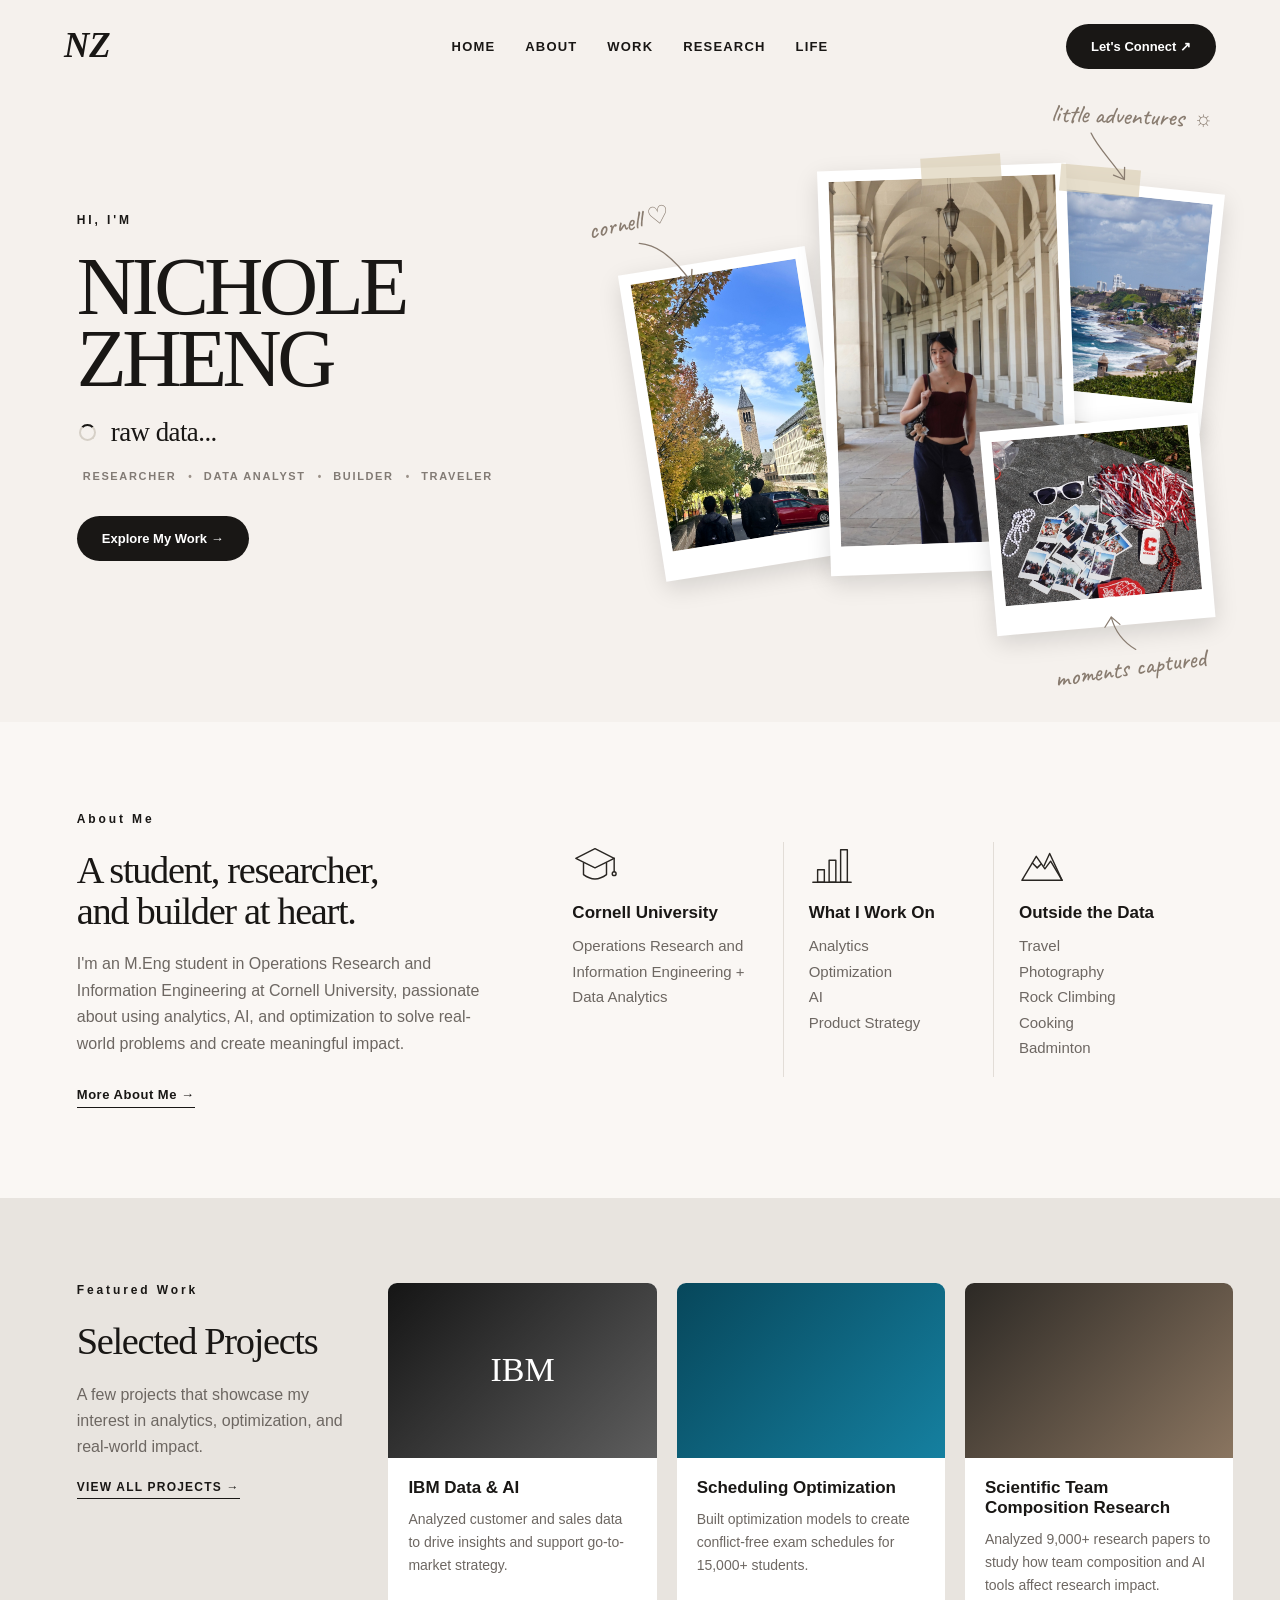
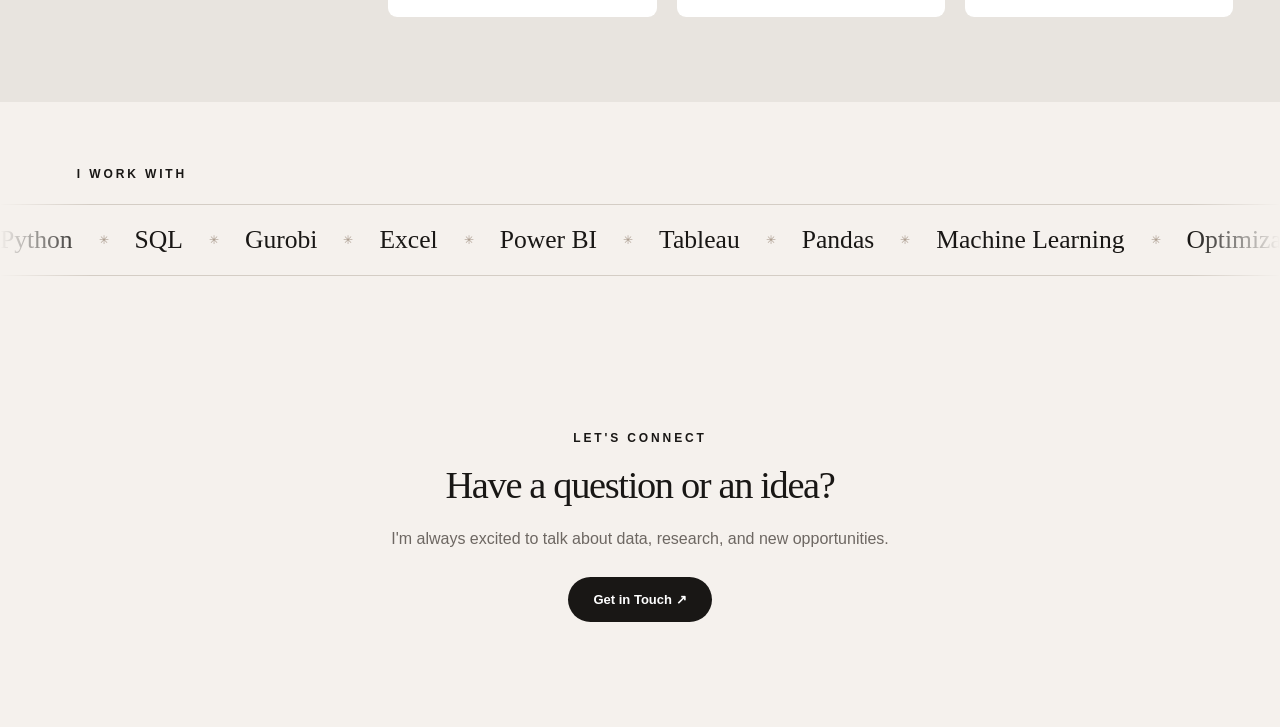
==== index.html @ ca868eda "Fix ABOUT link to remove hash prefix" ====
<!doctype html>
<html lang="en">
<head>
<meta charset="utf-8">
<meta name="viewport" content="width=device-width, initial-scale=1">
<title>Nichole Zheng — Portfolio</title>

<link href="https://fonts.googleapis.com/css2?family=Caveat:wght@400;500;600&display=swap" rel="stylesheet">

<style>
:root {
  --cream: #f5f1ed;
  --ink: #191715;
  --muted: #827b75;
  --panel: #e8e4df;
}

* { box-sizing: border-box; }
html { scroll-behavior: smooth; }

body {
  margin: 0;
  background: var(--cream);
  color: var(--ink);
  font-family: Arial, Helvetica, sans-serif;
}

a { color: inherit; text-decoration: none; }
img { display: block; width: 100%; height: 100%; object-fit: cover; }

/* NAVIGATION */

.nav {
  max-width: 1650px;
  margin: auto;
  min-height: 92px;
  padding: 18px 5%;
  display: grid;
  grid-template-columns: 1fr auto 1fr;
  align-items: center;
  gap: 20px;
}

.logo { font: italic bold 35px Georgia, serif; }

.nav nav {
  display: flex;
  gap: 30px;
  align-items: center;
}

.nav nav a {
  position: relative;
  font-size: 13px;
  font-weight: 700;
  letter-spacing: .09em;
  padding: 10px 0;
  transition: color .2s;
}

.nav nav a::after {
  content: "";
  position: absolute;
  left: 0;
  right: 0;
  bottom: 3px;
  height: 2px;
  background: var(--ink);
  transform: scaleX(0);
  transform-origin: left;
  transition: transform .25s;
}

.nav nav a:hover::after,
.nav nav a.active::after,
.nav nav a:focus-visible::after {
  transform: scaleX(1);
}

.nav nav a:hover { color: #8b6f60; }

.connect, .btn {
  display: inline-block;
  border-radius: 40px;
  background: var(--ink);
  color: white;
  padding: 15px 25px;
  font-weight: 700;
  font-size: 13px;
  transition: transform .2s, background .2s;
}

.connect { justify-self: end; }

.connect:hover, .btn:hover {
  transform: translateY(-3px);
  background: #443a33;
}

/* HERO */

.hero {
  max-width: 1650px;
  margin: auto;
  min-height: 630px;
  padding: 50px 6% 90px;
  display: grid;
  grid-template-columns: 46% 54%;
  align-items: center;
  gap: 10px;
}

.hero-copy { position: relative; z-index: 2; }

.kicker {
  font-size: 12px;
  letter-spacing: .24em;
  font-weight: 700;
  margin-bottom: 24px;
}

.hero h1 {
  font: normal clamp(65px, 6.4vw, 105px)/.87 Georgia, "Times New Roman", serif;
  letter-spacing: -.055em;
  margin: 0 0 17px;
}

/* ANIMATED HERO TAGLINE */

.hero-tagline {
  display: flex;
  align-items: center;
  gap: 12px;
  min-height: 43px;
  margin: 0 0 13px;
}

.tagline-text {
  font: normal clamp(22px, 2.1vw, 33px)/1.2 Georgia, "Times New Roman", serif;
  letter-spacing: -.02em;
  transition: opacity .3s, transform .3s;
}

.tagline-text.fade-out {
  opacity: 0;
  transform: translateY(7px);
}

.tagline-icon {
  width: 22px;
  flex: none;
  display: grid;
  place-items: center;
}

.loading-spinner {
  width: 17px;
  height: 17px;
  border: 2px solid #d6d0c7;
  border-top-color: var(--ink);
  border-radius: 50%;
  animation: spin .8s linear infinite;
}

.tagline-icon.done .loading-spinner {
  animation: none;
  border: none;
  width: 20px;
  height: 20px;
}

.tagline-icon.done .loading-spinner::after {
  content: "✓";
  font: normal 22px Arial;
  color: #54483f;
}

@keyframes spin { to { transform: rotate(360deg); } }

/* ROLE LABELS */

.hero-roles {
  display: flex;
  align-items: center;
  flex-wrap: wrap;
  gap: 8px 12px;
  padding-left: 6px;
  margin: 2px 0 30px;
  color: #827b75;
  font-size: 11px;
  font-weight: 600;
  letter-spacing: .15em;
  line-height: 1.7;
}

.hero-roles .dot {
  font-size: 10px;
  letter-spacing: 0;
  color: #9b9189;
}

/* POLAROID COLLAGE */

.collage {
  position: relative;
  width: 100%;
  height: 480px;
  isolation: isolate;
}

.polaroid {
  position: absolute;
  margin: 0;
  padding: 11px 11px 29px;
  background: white;
  box-shadow: 0 8px 25px #0002;
  transition: transform .3s, box-shadow .3s;
  cursor: pointer;
  border: 0;
  user-select: none;
  -webkit-tap-highlight-color: transparent;
}

.polaroid:hover,
.polaroid:focus-visible {
  z-index: 10;
  transform: rotate(0deg) translateY(-8px);
  box-shadow: 0 15px 35px #0003;
}

.polaroid:focus-visible {
  outline: 2px solid #8b6f60;
  outline-offset: 5px;
}

.p1 {
  left: 6%;
  top: 112px;
  width: 31%;
  height: 310px;
  transform: rotate(-9deg);
}

.p1 img { object-position: 52% 54%; }

.p2 {
  left: 36%;
  top: 20px;
  width: 41%;
  height: 405px;
  z-index: 3;
  transform: rotate(-2deg);
}

.p3 {
  right: 0;
  top: 36px;
  width: 35%;
  height: 240px;
  transform: rotate(6deg);
}

.p4 {
  right: 1%;
  bottom: 0;
  width: 36%;
  height: 205px;
  z-index: 4;
  transform: rotate(-5deg);
}

.tape {
  position: absolute;
  background: #dcd0b5aa;
  width: 80px;
  height: 27px;
  z-index: 7;
  pointer-events: none;
}

.t1 { left: 52%; top: 9px; transform: rotate(-4deg); }
.t2 { right: 12%; top: 20px; transform: rotate(5deg); }

/* CAMERA SHUTTER INTERACTIONS */

.photo-window {
  position: relative;
  width: 100%;
  height: 100%;
  overflow: hidden;
  background: #e8e4df;
}

.photo-window img {
  transition: transform .4s ease;
}

.photo-flash {
  position: absolute;
  inset: 0;
  background: white;
  opacity: 0;
  pointer-events: none;
  z-index: 3;
}

.polaroid.snapping .photo-flash {
  animation: cameraFlash .42s ease-out forwards;
}

.polaroid.snapping .photo-window img {
  animation: shutterScale .42s ease-out;
}

@keyframes cameraFlash {
  0% { opacity: 0; }
  12% { opacity: .65; }
  35% { opacity: 0; }
  100% { opacity: 0; }
}

@keyframes shutterScale {
  0% { transform: scale(1); }
  25% { transform: scale(.982); }
  65% { transform: scale(1.015); }
  100% { transform: scale(1); }
}

/* CAMERA VIEWFINDER */

.viewfinder {
  position: absolute;
  inset: 14px;
  z-index: 2;
  opacity: 0;
  pointer-events: none;
  transition: opacity .25s ease;
}

.polaroid:hover .viewfinder,
.polaroid:focus-visible .viewfinder {
  opacity: .8;
}

.focus-corner {
  position: absolute;
  width: 20px;
  height: 20px;
  border-color: rgba(255,255,255,.92);
  border-style: solid;
  border-width: 0;
  filter: drop-shadow(0 1px 1px #0004);
  transition: transform .25s ease;
}

.focus-tl {
  top: 0;
  left: 0;
  border-top-width: 1.5px;
  border-left-width: 1.5px;
  transform: translate(-5px,-5px);
}

.focus-tr {
  top: 0;
  right: 0;
  border-top-width: 1.5px;
  border-right-width: 1.5px;
  transform: translate(5px,-5px);
}

.focus-bl {
  bottom: 0;
  left: 0;
  border-bottom-width: 1.5px;
  border-left-width: 1.5px;
  transform: translate(-5px,5px);
}

.focus-br {
  bottom: 0;
  right: 0;
  border-bottom-width: 1.5px;
  border-right-width: 1.5px;
  transform: translate(5px,5px);
}

.polaroid:hover .focus-corner,
.polaroid:focus-visible .focus-corner {
  transform: translate(0,0);
}

.polaroid.snapping .focus-tl {
  transform: translate(5px,5px);
}
.polaroid.snapping .focus-tr {
  transform: translate(-5px,5px);
}
.polaroid.snapping .focus-bl {
  transform: translate(5px,-5px);
}
.polaroid.snapping .focus-br {
  transform: translate(-5px,-5px);
}

/* CUSTOM CAMERA CURSOR */

.camera-cursor {
  position: fixed;
  left: 0;
  top: 0;
  width: 34px;
  height: 34px;
  z-index: 9999;
  pointer-events: none;
  opacity: 0;
  transform: translate3d(-100px,-100px,0) scale(.75);
  transition: opacity .18s ease;
  will-change: transform;
}

.camera-cursor svg {
  width: 100%;
  height: 100%;
  overflow: visible;
  filter: drop-shadow(0 1px 1px #fff9);
  transition: transform .15s ease;
}

.camera-cursor.visible { opacity: 1; }

.camera-cursor.pressed svg {
  transform: scale(.82);
}

@media (hover: hover) and (pointer: fine) {
  .polaroid,
  .polaroid * {
    cursor: none;
  }
}

@media (hover: none), (pointer: coarse) {
  .camera-cursor { display: none; }
  .polaroid { cursor: pointer; }
}

/* HAND-DRAWN ANNOTATIONS */

.annotation {
  position: absolute;
  z-index: 12;
  pointer-events: none;
  color: #897c70;
  font-family: "Caveat", cursive;
  font-size: 25px;
  font-weight: 500;
  line-height: 1;
  white-space: nowrap;
}

.annotation span {
  display: block;
  opacity: 0;
  transform: translateY(6px) rotate(-3deg);
  transition: opacity .6s ease, transform .6s ease;
}

.annotation svg {
  display: block;
  width: 100%;
  height: auto;
  overflow: visible;
}

.annotation svg path {
  fill: none;
  stroke: currentColor;
  stroke-width: 1.5;
  stroke-linecap: round;
  stroke-linejoin: round;
  stroke-dasharray: 200;
  stroke-dashoffset: 200;
}

.collage.annotations-ready .annotation svg path {
  animation: drawArrow 1.2s ease forwards;
}

.collage.annotations-ready .annotation span {
  opacity: 1;
  transform: translateY(0) rotate(-3deg);
}

@keyframes drawArrow {
  to { stroke-dashoffset: 0; }
}

/* CORNELL ANNOTATION */

.annotation-cornell {
  left: -2%;
  top: 59px;
  width: 120px;
  transform: rotate(-9deg);
}

.annotation-cornell svg {
  width: 80px;
  margin: 6px 0 0 42px;
}

.annotation-cornell svg path {
  animation-delay: .3s !important;
}

.annotation-cornell span {
  transition-delay: 1.25s;
}

/* TRAVEL ANNOTATION */

.annotation-travel {
  right: 0;
  top: -43px;
  width: 165px;
  transform: rotate(5deg);
}

.annotation-travel svg {
  width: 65px;
  margin: 5px 0 0 34px;
}

.annotation-travel svg path {
  animation-delay: .65s !important;
}

.annotation-travel span {
  transition-delay: 1.6s;
}

.travel-sun {
  display: inline-block !important;
  opacity: 1 !important;
  transform: none !important;
  font-size: .85em;
  margin-left: 4px;
  vertical-align: 1px;
}

/* MEMORIES ANNOTATION */

.annotation-memories {
  right: 1%;
  bottom: -54px;
  width: 155px;
  transform: rotate(-5deg);
}

.annotation-memories svg {
  width: 60px;
  margin: 0 0 2px 45px;
}

.annotation-memories svg path {
  animation-delay: 1s !important;
}

.annotation-memories span {
  transition-delay: 1.95s;
}

/* TEMPORARY PHOTO INTERACTION HINT */

.photo-hint {
  position: absolute;
  left: 24%;
  bottom: -55px;
  z-index: 15;
  font-family: "Caveat", cursive;
  font-size: 22px;
  color: #a29689;
  pointer-events: none;
  opacity: 0;
  transform: translateY(7px);
  transition: opacity .5s ease, transform .5s ease;
  white-space: nowrap;
}

.photo-hint.show {
  opacity: 1;
  transform: translateY(0);
}

.photo-hint svg {
  position: absolute;
  left: 100%;
  bottom: 12px;
  width: 60px;
  height: 55px;
  overflow: visible;
}

.photo-hint path {
  fill: none;
  stroke: currentColor;
  stroke-width: 1.3;
  stroke-linecap: round;
  stroke-linejoin: round;
  stroke-dasharray: 150;
  stroke-dashoffset: 150;
}

.photo-hint.show path {
  animation: hintArrow .75s ease forwards;
}

@keyframes hintArrow {
  to { stroke-dashoffset: 0; }
}

/* ABOUT */

.about {
  padding: 90px max(6%, calc((100vw - 1450px)/2));
  background: #faf7f4;
  display: grid;
  grid-template-columns: 1.2fr 1.8fr;
  align-items: center;
  gap: 75px;
}

.about-lead h2,
.work-intro h2,
.contact h2 {
  font: normal clamp(35px, 3vw, 48px)/1.06 Georgia, serif;
  letter-spacing: -.035em;
  margin: 0 0 20px;
}

.about p,
.work p,
.contact p,
.facts p,
.card-body p {
  font-size: 16px;
  line-height: 1.65;
  color: #6d6762;
}

.more-about {
  display: inline-block;
  margin-top: 14px;
  font-size: 13px;
  font-weight: 700;
  letter-spacing: .04em;
  border-bottom: 1px solid currentColor;
  padding-bottom: 5px;
  transition: color .2s, transform .2s;
}

.more-about:hover {
  color: #8b6f60;
  transform: translateX(4px);
}

/* ABOUT FACTS */

.facts {
  display: grid;
  grid-template-columns: repeat(3, minmax(0, 1fr));
  align-items: center;
  gap: 0;
  width: 100%;
}

.fact {
  padding: 0 25px;
  border-left: 1px solid #e2ddd7;
  min-height: 235px;
  display: flex;
  flex-direction: column;
  justify-content: flex-start;
}

.fact:first-child {
  border-left: none;
  padding-left: 0;
}

.fact-icon {
  width: 46px;
  height: 46px;
  margin-bottom: 15px;
  color: #292622;
}

.fact-icon svg {
  width: 100%;
  height: 100%;
  stroke: currentColor;
  fill: none;
  stroke-width: 1.5;
  stroke-linecap: round;
  stroke-linejoin: round;
}

.facts h3 {
  font-size: 17px;
  margin: 0 0 10px;
}

.facts p {
  margin: 0;
  font-size: 15px;
  line-height: 1.7;
}

/* WORK */

.work {
  background: var(--panel);
  padding: 85px 6%;
  display: grid;
  grid-template-columns: 25% 75%;
  gap: 30px;
}

.work-intro a {
  font-size: 12px;
  font-weight: 700;
  letter-spacing: .1em;
  border-bottom: 1px solid;
  padding-bottom: 4px;
}

.cards {
  display: grid;
  grid-template-columns: repeat(3, 1fr);
  gap: 20px;
}

.card {
  background: white;
  border-radius: 9px;
  overflow: hidden;
  transition: transform .25s, box-shadow .25s;
}

.card:hover {
  transform: translateY(-7px);
  box-shadow: 0 12px 26px #0002;
}

.card-img {
  height: 175px;
  display: grid;
  place-items: center;
  color: white;
  font: normal 34px Georgia, serif;
}

.ibm { background: linear-gradient(135deg, #151515, #5e5e5e); }
.schedule { background: linear-gradient(135deg, #07475b, #1580a0); }
.research { background: linear-gradient(135deg, #2c2925, #8a7560); }

.card-body { padding: 20px; }

.card-body h3 {
  font-size: 17px;
  margin: 0 0 10px;
}

.card-body p { font-size: 14px; margin: 0; }

/* I WORK WITH */

.ticker {
  padding: 65px 0 70px;
}

.ticker > .kicker {
  padding: 0 6%;
  margin-bottom: 23px;
}

.ticker-window {
  overflow: hidden;
  border-top: 1px solid #d4cdc5;
  border-bottom: 1px solid #d4cdc5;
  padding: 20px 0;
  mask-image: linear-gradient(to right, transparent, #000 7%, #000 93%, transparent);
  -webkit-mask-image: linear-gradient(to right, transparent, #000 7%, #000 93%, transparent);
}

.ticker-track {
  display: flex;
  align-items: center;
  width: max-content;
  animation: skillsScroll 38s linear infinite;
  font: normal clamp(21px, 2vw, 29px) Georgia, serif;
}

.skill-set {
  display: flex;
  align-items: center;
  gap: 26px;
  padding-right: 26px;
  white-space: nowrap;
  flex-shrink: 0;
}

.skill-star {
  font: normal 12px Arial, sans-serif;
  color: #aa9b8d;
}

.ticker-window:hover .ticker-track {
  animation-play-state: paused;
}

@keyframes skillsScroll {
  to { transform: translateX(-50%); }
}

/* CONTACT */

.contact {
  text-align: center;
  padding: 85px 20px 105px;
}

.contact .kicker { margin-bottom: 20px; }
.contact p { margin: 0 0 25px; }

/* SCROLL ANIMATIONS */

.reveal {
  opacity: 0;
  transform: translateY(18px);
  transition: opacity .65s, transform .65s;
}

.reveal.visible {
  opacity: 1;
  transform: translateY(0);
}

/* RESPONSIVE */

@media (max-width: 1000px) {
  .nav nav { gap: 15px; }

  .hero {
    grid-template-columns: 1fr 1fr;
    padding: 45px 5% 70px;
  }

  .hero h1 {
    font-size: clamp(58px, 6.5vw, 80px);
  }

  .collage { height: 370px; }
  .p1 { height: 230px; }
  .p2 { height: 300px; }
  .p3 { height: 180px; }
  .p4 { height: 155px; }

  .annotation { font-size: 21px; }
  .annotation-cornell { left: -3%; top: 55px; }
  .annotation-travel { top: -31px; }
  .annotation-memories { bottom: -44px; }

  .about, .work {
    grid-template-columns: 1fr;
    gap: 35px;
  }

  .facts { align-items: start; }
}

@media (max-width: 680px) {
  .nav {
    grid-template-columns: auto 1fr;
    padding: 15px 5%;
    gap: 12px;
  }

  .logo { font-size: 28px; }

  .connect {
    grid-column: 2;
    grid-row: 1;
    padding: 12px 17px;
    font-size: 11px;
  }

  .nav nav {
    grid-column: 1 / -1;
    grid-row: 2;
    justify-content: center;
    flex-wrap: wrap;
    gap: 18px;
  }

  .nav nav a { font-size: 11px; }

  .hero {
    grid-template-columns: 1fr;
    padding: 65px 7% 75px;
    gap: 65px;
    min-height: 0;
  }

  .hero h1 {
    font-size: clamp(60px, 14vw, 88px);
    margin-bottom: 15px;
  }

  .tagline-text { font-size: 25px; }

  .hero-roles {
    padding-left: 3px;
    font-size: 10px;
    letter-spacing: .1em;
    gap: 6px 9px;
  }

  .collage { height: 370px; }
  .p1 { left: 3%; width: 31%; }
  .p2 { left: 33%; width: 43%; }
  .p3 { width: 35%; }
  .p4 { width: 38%; }

  .annotation { font-size: 18px; }
  .annotation-cornell { left: 0; top: 47px; width: 100px; }
  .annotation-cornell svg { width: 45px; margin-left: 35px; }
  .annotation-travel { right: 0; top: -33px; width: 120px; }
  .annotation-travel svg { width: 40px; margin-left: 30px; }
  .annotation-memories { right: 0; bottom: -43px; width: 120px; }
  .annotation-memories svg { width: 40px; margin-left: 35px; }

  .photo-hint {
    left: 10%;
    bottom: -50px;
    font-size: 18px;
  }

  .photo-hint svg {
    width: 42px;
    height: 40px;
  }

  .about { padding: 70px 7%; }

  .facts {
    grid-template-columns: 1fr;
    gap: 30px;
  }

  .fact, .fact:first-child {
    padding: 0 0 22px;
    border-left: none;
    border-bottom: 1px solid #e2ddd7;
    min-height: 0;
  }

  .fact:last-child { border-bottom: none; }

  .work { padding: 70px 7%; }
  .cards { grid-template-columns: 1fr; }
  .card-img { height: 160px; }

  .ticker { padding: 55px 0; }
  .skill-set { gap: 20px; padding-right: 20px; }
}

@media (prefers-reduced-motion: reduce) {
  *, *::before, *::after {
    animation-duration: .01ms !important;
    transition-duration: .01ms !important;
  }

  .reveal { opacity: 1; transform: none; }

  .ticker-window {
    mask-image: none;
    -webkit-mask-image: none;
    overflow-x: auto;
  }

  .annotation svg path { stroke-dashoffset: 0; }
  .annotation span { opacity: 1; transform: none; }
  .camera-cursor { display: none; }
}
</style>
</head>

<body>

<header class="nav">
  <a class="logo" href="#home">NZ</a>

  <nav aria-label="Main navigation">
    <a href="#home">HOME</a>
    <a href="about.html">ABOUT</a>
    <a href="#work">WORK</a>
    <a href="#research">RESEARCH</a>
    <a href="#life">LIFE</a>
  </nav>

  <a class="connect" href="mailto:Nicholezheng123@gmail.com">
    Let's Connect ↗
  </a>
</header>

<main>

<!-- HERO -->

<section class="hero" id="home">
  <div class="hero-copy reveal">
    <div class="kicker">HI, I'M</div>

    <h1>NICHOLE<br>ZHENG</h1>

    <div class="hero-tagline">
      <span class="tagline-icon" aria-hidden="true">
        <span class="loading-spinner"></span>
      </span>
      <span class="tagline-text" id="changing-text">
        raw data...
      </span>
    </div>

    <div class="hero-roles">
      <span>RESEARCHER</span>
      <span class="dot">•</span>
      <span>DATA ANALYST</span>
      <span class="dot">•</span>
      <span>BUILDER</span>
      <span class="dot">•</span>
      <span>TRAVELER</span>
    </div>

    <a class="btn" href="#work">
      Explore My Work →
    </a>
  </div>

  <!-- INTERACTIVE POLAROID COLLAGE -->

  <div class="collage" aria-label="Personal photo collage">
    <div class="tape t1"></div>
    <div class="tape t2"></div>

    <!-- CORNELL CAMPUS -->

    <figure class="polaroid p1"
            tabindex="0"
            role="button"
            aria-label="Take a photo of Cornell campus">
      <div class="photo-window">
        <img src="assets/IMG_7189.jpeg"
             alt="Cornell clock tower in autumn">
        <div class="viewfinder" aria-hidden="true">
          <span class="focus-corner focus-tl"></span>
          <span class="focus-corner focus-tr"></span>
          <span class="focus-corner focus-bl"></span>
          <span class="focus-corner focus-br"></span>
        </div>
        <div class="photo-flash"></div>
      </div>
    </figure>

    <!-- PORTRAIT -->

    <figure class="polaroid p2"
            tabindex="0"
            role="button"
            aria-label="Take a portrait photo">
      <div class="photo-window">
        <img src="assets/IMG_4700.jpeg"
             alt="Nichole under an arched walkway">
        <div class="viewfinder" aria-hidden="true">
          <span class="focus-corner focus-tl"></span>
          <span class="focus-corner focus-tr"></span>
          <span class="focus-corner focus-bl"></span>
          <span class="focus-corner focus-br"></span>
        </div>
        <div class="photo-flash"></div>
      </div>
    </figure>

    <!-- PUERTO RICO -->

    <figure class="polaroid p3"
            tabindex="0"
            role="button"
            aria-label="Take a travel photo">
      <div class="photo-window">
        <img src="assets/IMG_2892.jpeg"
             alt="Coastal travel view">
        <div class="viewfinder" aria-hidden="true">
          <span class="focus-corner focus-tl"></span>
          <span class="focus-corner focus-tr"></span>
          <span class="focus-corner focus-bl"></span>
          <span class="focus-corner focus-br"></span>
        </div>
        <div class="photo-flash"></div>
      </div>
    </figure>

    <!-- CORNELL MEMORIES -->

    <figure class="polaroid p4"
            tabindex="0"
            role="button"
            aria-label="Take a photo of Cornell memories">
      <div class="photo-window">
        <img src="assets/DSC07467.jpeg"
             alt="Cornell memories">
        <div class="viewfinder" aria-hidden="true">
          <span class="focus-corner focus-tl"></span>
          <span class="focus-corner focus-tr"></span>
          <span class="focus-corner focus-bl"></span>
          <span class="focus-corner focus-br"></span>
        </div>
        <div class="photo-flash"></div>
      </div>
    </figure>

    <!-- HANDWRITTEN ANNOTATION 1 -->

    <div class="annotation annotation-cornell"
         aria-hidden="true">
      <span>cornell ♡</span>
      <svg viewBox="0 0 90 75">
        <path d="M7 5 C 24 9, 40 22, 58 57"/>
        <path d="M47 49 L58 57 L61 43"/>
      </svg>
    </div>

    <!-- HANDWRITTEN ANNOTATION 2 -->

    <div class="annotation annotation-travel"
         aria-hidden="true">
      <span>little adventures <span class="travel-sun">☼</span></span>
      <svg viewBox="0 0 75 70">
        <path d="M9 3 C 18 19, 35 32, 52 53"/>
        <path d="M39 49 L52 53 L51 39"/>
      </svg>
    </div>

    <!-- HANDWRITTEN ANNOTATION 3 -->

    <div class="annotation annotation-memories"
         aria-hidden="true">
      <svg viewBox="0 0 75 55">
        <path d="M48 50 C 34 40, 24 25, 21 7"/>
        <path d="M12 19 L21 7 L31 17"/>
      </svg>
      <span>moments captured</span>
    </div>

    <!-- TEMPORARY INTERACTION HINT -->

    <div class="photo-hint" aria-hidden="true">
      click to capture ↗
      <svg viewBox="0 0 65 55">
        <path d="M3 48 C 20 42, 34 28, 49 8"/>
        <path d="M36 11 L49 8 L47 23"/>
      </svg>
    </div>

  </div>
</section>

<!-- ABOUT -->

<section class="about" id="about">
  <div class="about-lead reveal">
    <div class="kicker">About Me</div>

    <h2>A student, researcher,<br>
    and builder at heart.</h2>

    <p>
      I'm an M.Eng student in Operations Research and
      Information Engineering at Cornell University,
      passionate about using analytics, AI, and
      optimization to solve real-world problems
      and create meaningful impact.
    </p>

    <a class="more-about" href="#about">
      More About Me →
    </a>
  </div>

  <div class="facts reveal">

    <div class="fact">
      <div class="fact-icon" aria-hidden="true">
        <svg viewBox="0 0 48 48">
          <path d="M4 17L24 7l20 10-20 10L4 17Z"/>
          <path d="M12 22v12c8 6 16 6 24 0V22"/>
          <path d="M44 17v14"/>
          <circle cx="44" cy="33" r="2"/>
        </svg>
      </div>

      <h3>Cornell University</h3>
      <p>
        Operations Research and<br>
        Information Engineering +<br>
        Data Analytics
      </p>
    </div>

    <div class="fact">
      <div class="fact-icon" aria-hidden="true">
        <svg viewBox="0 0 48 48">
          <path d="M4 42h40"/>
          <rect x="9" y="29" width="7" height="13"/>
          <rect x="21" y="19" width="7" height="23"/>
          <rect x="33" y="8" width="7" height="34"/>
        </svg>
      </div>

      <h3>What I Work On</h3>
      <p>
        Analytics<br>
        Optimization<br>
        AI<br>
        Product Strategy
      </p>
    </div>

    <div class="fact" id="life">
      <div class="fact-icon" aria-hidden="true">
        <svg viewBox="0 0 48 48">
          <path d="M3 40L18 15l9 13 6-8 12 20H3Z"/>
          <path d="M26 25l6-13 13 28"/>
          <path d="M14 22l5 5 4-4"/>
        </svg>
      </div>

      <h3>Outside the Data</h3>
      <p>
        Travel<br>
        Photography<br>
        Rock Climbing<br>
        Cooking<br>
        Badminton
      </p>
    </div>

  </div>
</section>

<!-- FEATURED WORK -->

<section class="work" id="work">
  <div class="work-intro reveal">
    <div class="kicker">Featured Work</div>
    <h2>Selected Projects</h2>

    <p>
      A few projects that showcase my interest in
      analytics, optimization, and real-world impact.
    </p>

    <a href="#projects">VIEW ALL PROJECTS →</a>
  </div>

  <div class="cards" id="projects">

    <article class="card reveal">
      <div class="card-img ibm">IBM</div>
      <div class="card-body">
        <h3>IBM Data &amp; AI</h3>
        <p>
          Analyzed customer and sales data to drive
          insights and support go-to-market strategy.
        </p>
      </div>
    </article>

    <article class="card reveal">
      <div class="card-img schedule"></div>
      <div class="card-body">
        <h3>Scheduling Optimization</h3>
        <p>
          Built optimization models to create
          conflict-free exam schedules for 15,000+ students.
        </p>
      </div>
    </article>

    <article class="card reveal" id="research">
      <div class="card-img research"></div>
      <div class="card-body">
        <h3>Scientific Team Composition Research</h3>
        <p>
          Analyzed 9,000+ research papers to study how team
          composition and AI tools affect research impact.
        </p>
      </div>
    </article>

  </div>
</section>

<!-- I WORK WITH -->

<section class="ticker" id="skills">
  <div class="kicker">I WORK WITH</div>

  <div class="ticker-window"
       aria-label="Python, SQL, Gurobi, Excel, Power BI, Tableau, Pandas, Machine Learning, Optimization">

    <div class="ticker-track">

      <div class="skill-set">
        <span>Python</span><span class="skill-star">✳</span>
        <span>SQL</span><span class="skill-star">✳</span>
        <span>Gurobi</span><span class="skill-star">✳</span>
        <span>Excel</span><span class="skill-star">✳</span>
        <span>Power BI</span><span class="skill-star">✳</span>
        <span>Tableau</span><span class="skill-star">✳</span>
        <span>Pandas</span><span class="skill-star">✳</span>
        <span>Machine Learning</span><span class="skill-star">✳</span>
        <span>Optimization</span><span class="skill-star">✳</span>
      </div>

      <div class="skill-set" aria-hidden="true">
        <span>Python</span><span class="skill-star">✳</span>
        <span>SQL</span><span class="skill-star">✳</span>
        <span>Gurobi</span><span class="skill-star">✳</span>
        <span>Excel</span><span class="skill-star">✳</span>
        <span>Power BI</span><span class="skill-star">✳</span>
        <span>Tableau</span><span class="skill-star">✳</span>
        <span>Pandas</span><span class="skill-star">✳</span>
        <span>Machine Learning</span><span class="skill-star">✳</span>
        <span>Optimization</span><span class="skill-star">✳</span>
      </div>

    </div>
  </div>
</section>

<!-- CONTACT -->

<section class="contact" id="contact">
  <div class="kicker">LET'S CONNECT</div>

  <h2>Have a question or an idea?</h2>

  <p>
    I'm always excited to talk about data,
    research, and new opportunities.
  </p>

  <a class="btn" href="mailto:Nicholezheng123@gmail.com">
    Get in Touch ↗
  </a>
</section>

</main>

<!-- CUSTOM CAMERA CURSOR -->

<div class="camera-cursor" aria-hidden="true">
  <svg viewBox="0 0 36 36" fill="none">
    <path d="M7 12h5l2.5-3h7l2.5 3h5
             a2 2 0 0 1 2 2v13
             a2 2 0 0 1-2 2H7
             a2 2 0 0 1-2-2V14
             a2 2 0 0 1 2-2Z"
          fill="#f5f1ed"
          stroke="#191715"
          stroke-width="1.5"
          stroke-linejoin="round"/>
    <circle cx="18" cy="20" r="5"
            stroke="#191715"
            stroke-width="1.5"/>
    <circle cx="27" cy="16" r="1"
            fill="#191715"/>
  </svg>
</div>

<script>
document.addEventListener("DOMContentLoaded", () => {

  /* EXISTING HERO LOADING ANIMATION */

  const text = document.getElementById("changing-text");
  const icon = document.querySelector(".tagline-icon");

  const phrases = [
    "raw data...",
    "finding patterns...",
    "clear decisions."
  ];

  let index = 0;

  const reduced = window.matchMedia(
    "(prefers-reduced-motion: reduce)"
  ).matches;

  if (reduced) {
    text.textContent = "clear decisions.";
    icon.classList.add("done");
  } else {
    setInterval(() => {
      text.classList.add("fade-out");

      setTimeout(() => {
        index = (index + 1) % phrases.length;
        text.textContent = phrases[index];
        icon.classList.toggle("done", index === 2);
        text.classList.remove("fade-out");
      }, 300);
    }, 2200);
  }

  /* EXISTING SCROLL REVEAL ANIMATIONS */

  const reveal = document.querySelectorAll(".reveal");

  if ("IntersectionObserver" in window) {
    const observer = new IntersectionObserver(entries => {
      entries.forEach(entry => {
        if (entry.isIntersecting) {
          entry.target.classList.add("visible");
          observer.unobserve(entry.target);
        }
      });
    }, { threshold: .08 });

    reveal.forEach(el => observer.observe(el));
  } else {
    reveal.forEach(el => el.classList.add("visible"));
  }

  /* EXISTING NAVIGATION INTERACTIONS */

  const links = document.querySelectorAll(".nav nav a");

  links.forEach(a => {
    a.addEventListener("click", () => {
      links.forEach(l => l.classList.remove("active"));
      a.classList.add("active");
    });
  });

  /* HAND-DRAWN ARROW ANIMATIONS */

  const collage = document.querySelector(".collage");
  const photoHint = document.querySelector(".photo-hint");

  let hintDismissed = false;
  let hintShowTimer = null;
  let hintHideTimer = null;

  function dismissHint() {
    hintDismissed = true;
    clearTimeout(hintShowTimer);
    clearTimeout(hintHideTimer);
    photoHint.classList.remove("show");
  }

  function startCollageAnimations() {
    if (collage.classList.contains("annotations-ready")) return;

    collage.classList.add("annotations-ready");

    if (!reduced && !hintDismissed) {
      // Wait until the annotation entrance sequence finishes.
      hintShowTimer = setTimeout(() => {
        if (hintDismissed) return;

        photoHint.classList.add("show");

        hintHideTimer = setTimeout(() => {
          photoHint.classList.remove("show");
        }, 3500);

      }, 2700);
    }
  }

  if (collage) {
    if (reduced) {
      startCollageAnimations();
    } else if ("IntersectionObserver" in window) {
      const annotationObserver = new IntersectionObserver(
        entries => {
          entries.forEach(entry => {
            if (entry.isIntersecting) {
              startCollageAnimations();
              annotationObserver.unobserve(collage);
            }
          });
        },
        { threshold: .35 }
      );

      annotationObserver.observe(collage);
    } else {
      startCollageAnimations();
    }
  }

  /* CUSTOM CAMERA CURSOR */

  const cameraCursor = document.querySelector(".camera-cursor");
  const polaroids = document.querySelectorAll(".polaroid");

  const finePointer = window.matchMedia(
    "(hover: hover) and (pointer: fine)"
  ).matches;

  let cursorX = -100;
  let cursorY = -100;
  let renderedX = -100;
  let renderedY = -100;
  let cursorActive = false;
  let cursorFrame = null;

  function animateCursor() {
    if (!cursorActive) {
      cursorFrame = null;
      return;
    }

    renderedX += (cursorX - renderedX) * .35;
    renderedY += (cursorY - renderedY) * .35;

    cameraCursor.style.transform =
      `translate3d(${renderedX - 17}px, ${renderedY - 17}px, 0)`;

    cursorFrame = requestAnimationFrame(animateCursor);
  }

  function showCameraCursor(event) {
    if (!finePointer || reduced) return;

    cursorX = event.clientX;
    cursorY = event.clientY;
    renderedX = cursorX;
    renderedY = cursorY;

    cameraCursor.style.transform =
      `translate3d(${cursorX - 17}px, ${cursorY - 17}px, 0)`;

    cursorActive = true;
    cameraCursor.classList.add("visible");

    if (cursorFrame === null) {
      cursorFrame = requestAnimationFrame(animateCursor);
    }
  }

  function hideCameraCursor() {
    cursorActive = false;
    cameraCursor.classList.remove("visible");
    cameraCursor.classList.remove("pressed");
  }

  /* POLAROID SHUTTER EFFECT */

  function takePhoto(polaroid) {
    if (polaroid.classList.contains("snapping")) return;

    dismissHint();

    polaroid.classList.add("snapping");
    cameraCursor.classList.add("pressed");

    setTimeout(() => {
      polaroid.classList.remove("snapping");
      cameraCursor.classList.remove("pressed");
    }, reduced ? 0 : 430);
  }

  polaroids.forEach(polaroid => {

    polaroid.addEventListener("pointerenter", event => {
      if (event.pointerType === "mouse") {
        showCameraCursor(event);
      }
    });

    polaroid.addEventListener("pointermove", event => {
      if (event.pointerType !== "mouse" || !finePointer) return;

      cursorX = event.clientX;
      cursorY = event.clientY;
    });

    polaroid.addEventListener("pointerleave", hideCameraCursor);

    polaroid.addEventListener("pointerdown", () => {
      if (!reduced) {
        cameraCursor.classList.add("pressed");
      }
    });

    polaroid.addEventListener("pointerup", () => {
      cameraCursor.classList.remove("pressed");
    });

    polaroid.addEventListener("click", () => {
      takePhoto(polaroid);
    });

    polaroid.addEventListener("keydown", event => {
      if (event.key === "Enter" || event.key === " ") {
        event.preventDefault();
        takePhoto(polaroid);
      }
    });

    polaroid.addEventListener("blur", hideCameraCursor);
  });

  window.addEventListener("blur", hideCameraCursor);

});
</script>

</body>
</html>
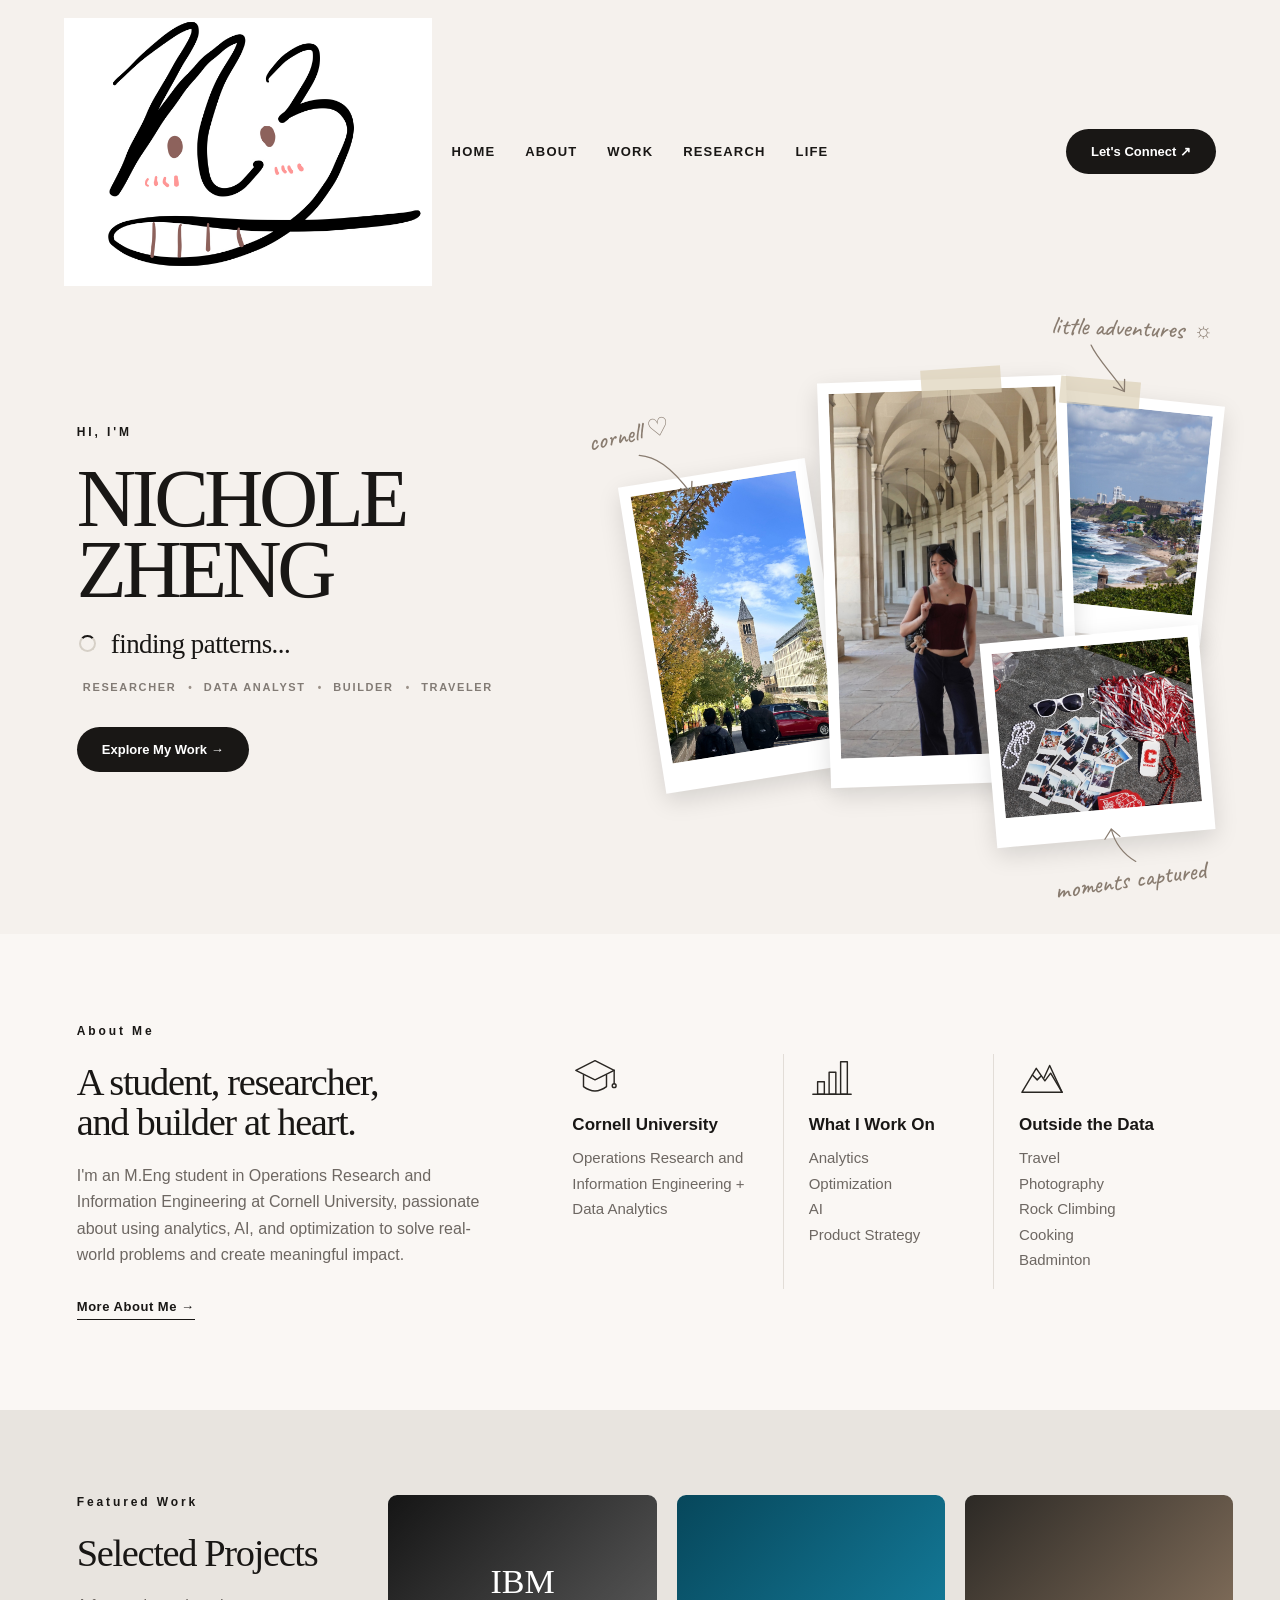
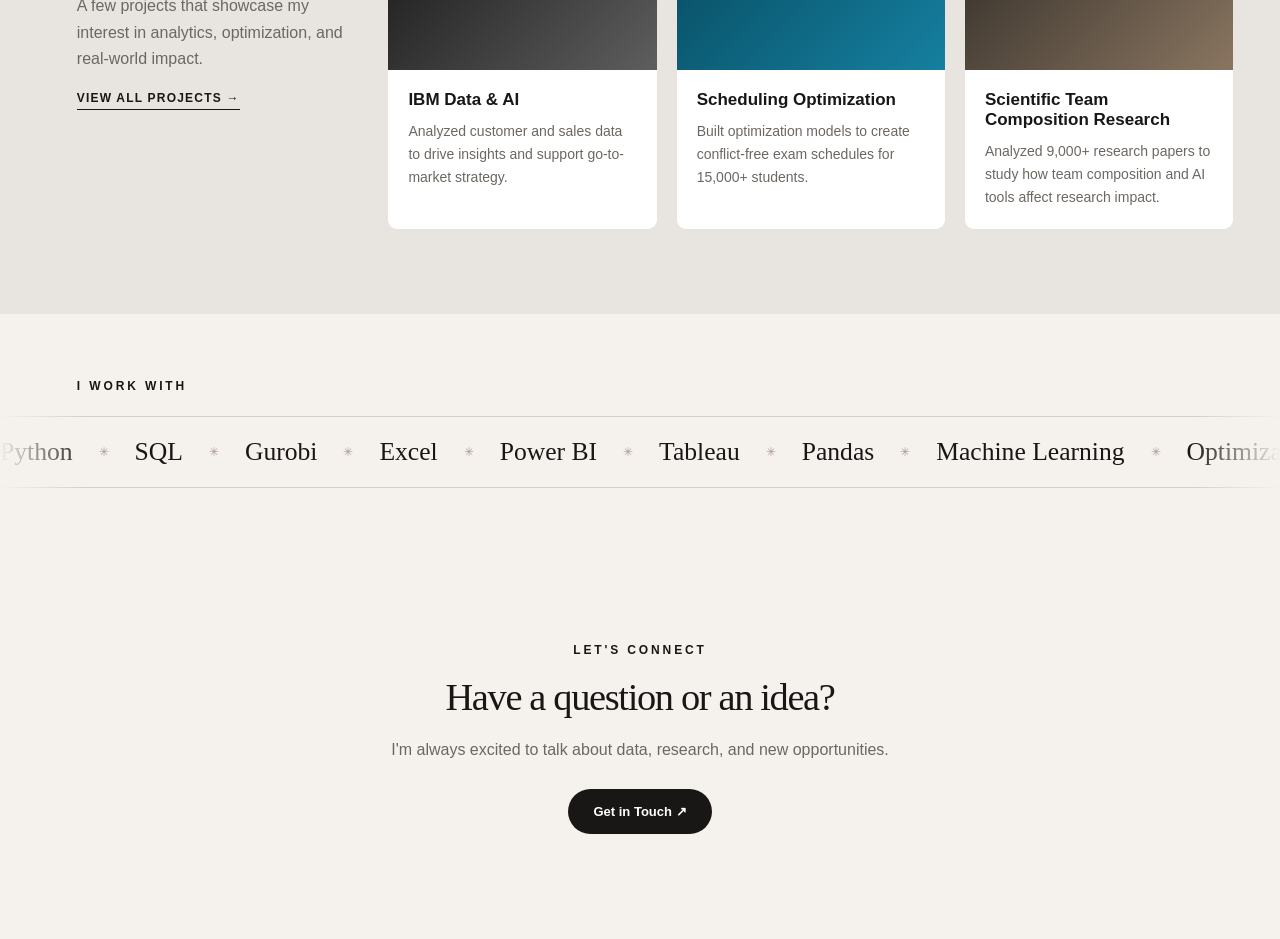
==== commit 3db0b7f6: "Update logo link to point to index.html" ====
--- a/index.html
+++ b/index.html
@@ -1001,13 +1001,15 @@
 <body>
 
 <header class="nav">
-  <a class="logo" href="#home">NZ</a>
+  <a class="logo" href="index.html">
+  <img src="assets/nz-logo.png" alt="NZ — Home">
+  </a>
 
   <nav aria-label="Main navigation">
     <a href="#home">HOME</a>
     <a href="about.html">ABOUT</a>
     <a href="#work">WORK</a>
-    <a href="#research">RESEARCH</a>
+    <a href="research.html">RESEARCH</a>
     <a href="#life">LIFE</a>
   </nav>
 
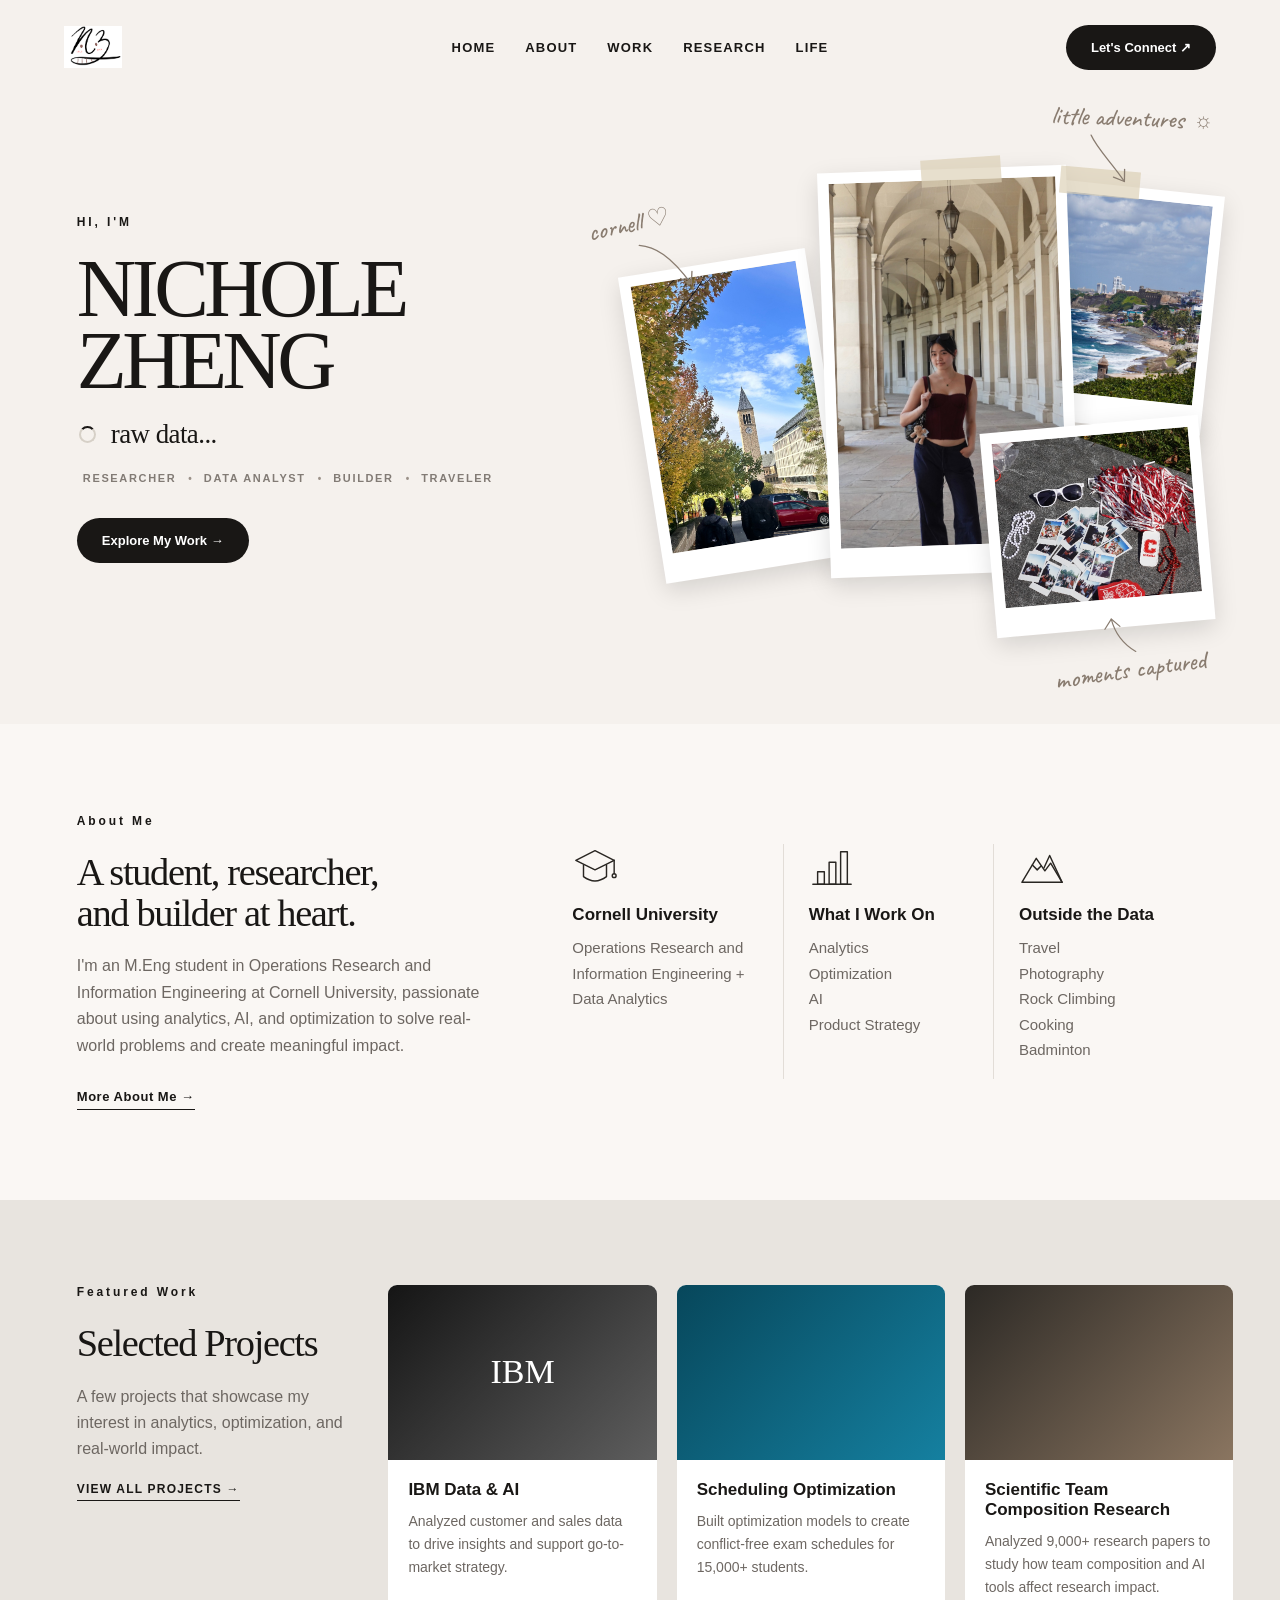
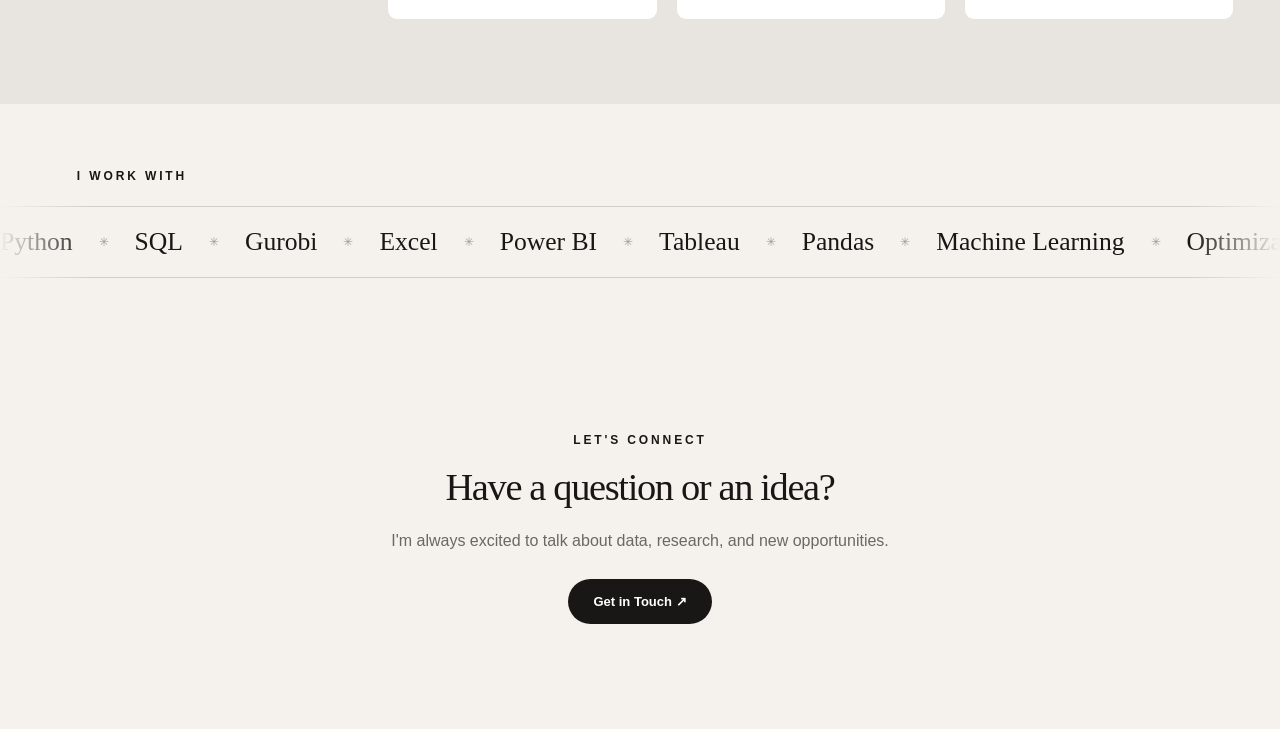
==== commit 575351d0: "Add files via upload" ====
--- a/index.html
+++ b/index.html
@@ -42,7 +42,9 @@
   gap: 20px;
 }
 
-.logo { font: italic bold 35px Georgia, serif; }
+/* Keep the NZ image at a consistent, compact size on every page. */
+.logo { display: inline-flex; align-items: center; justify-self: start; width: 58px; height: 58px; flex: none; }
+.logo img { display: block; width: 100%; height: 100%; object-fit: contain; }
 
 .nav nav {
   display: flex;
@@ -888,7 +890,7 @@
     gap: 12px;
   }
 
-  .logo { font-size: 28px; }
+  .logo { width: 46px; height: 46px; }
 
   .connect {
     grid-column: 2;
@@ -1171,10 +1173,6 @@
 
     <div class="photo-hint" aria-hidden="true">
       click to capture ↗
-      <svg viewBox="0 0 65 55">
-        <path d="M3 48 C 20 42, 34 28, 49 8"/>
-        <path d="M36 11 L49 8 L47 23"/>
-      </svg>
     </div>
 
   </div>
@@ -1467,12 +1465,10 @@
 
   let hintDismissed = false;
   let hintShowTimer = null;
-  let hintHideTimer = null;
 
   function dismissHint() {
     hintDismissed = true;
     clearTimeout(hintShowTimer);
-    clearTimeout(hintHideTimer);
     photoHint.classList.remove("show");
   }
 
@@ -1481,16 +1477,13 @@
 
     collage.classList.add("annotations-ready");
 
-    if (!reduced && !hintDismissed) {
+    if (!hintDismissed) {
       // Wait until the annotation entrance sequence finishes.
       hintShowTimer = setTimeout(() => {
         if (hintDismissed) return;
 
         photoHint.classList.add("show");
 
-        hintHideTimer = setTimeout(() => {
-          photoHint.classList.remove("show");
-        }, 3500);
 
       }, 2700);
     }
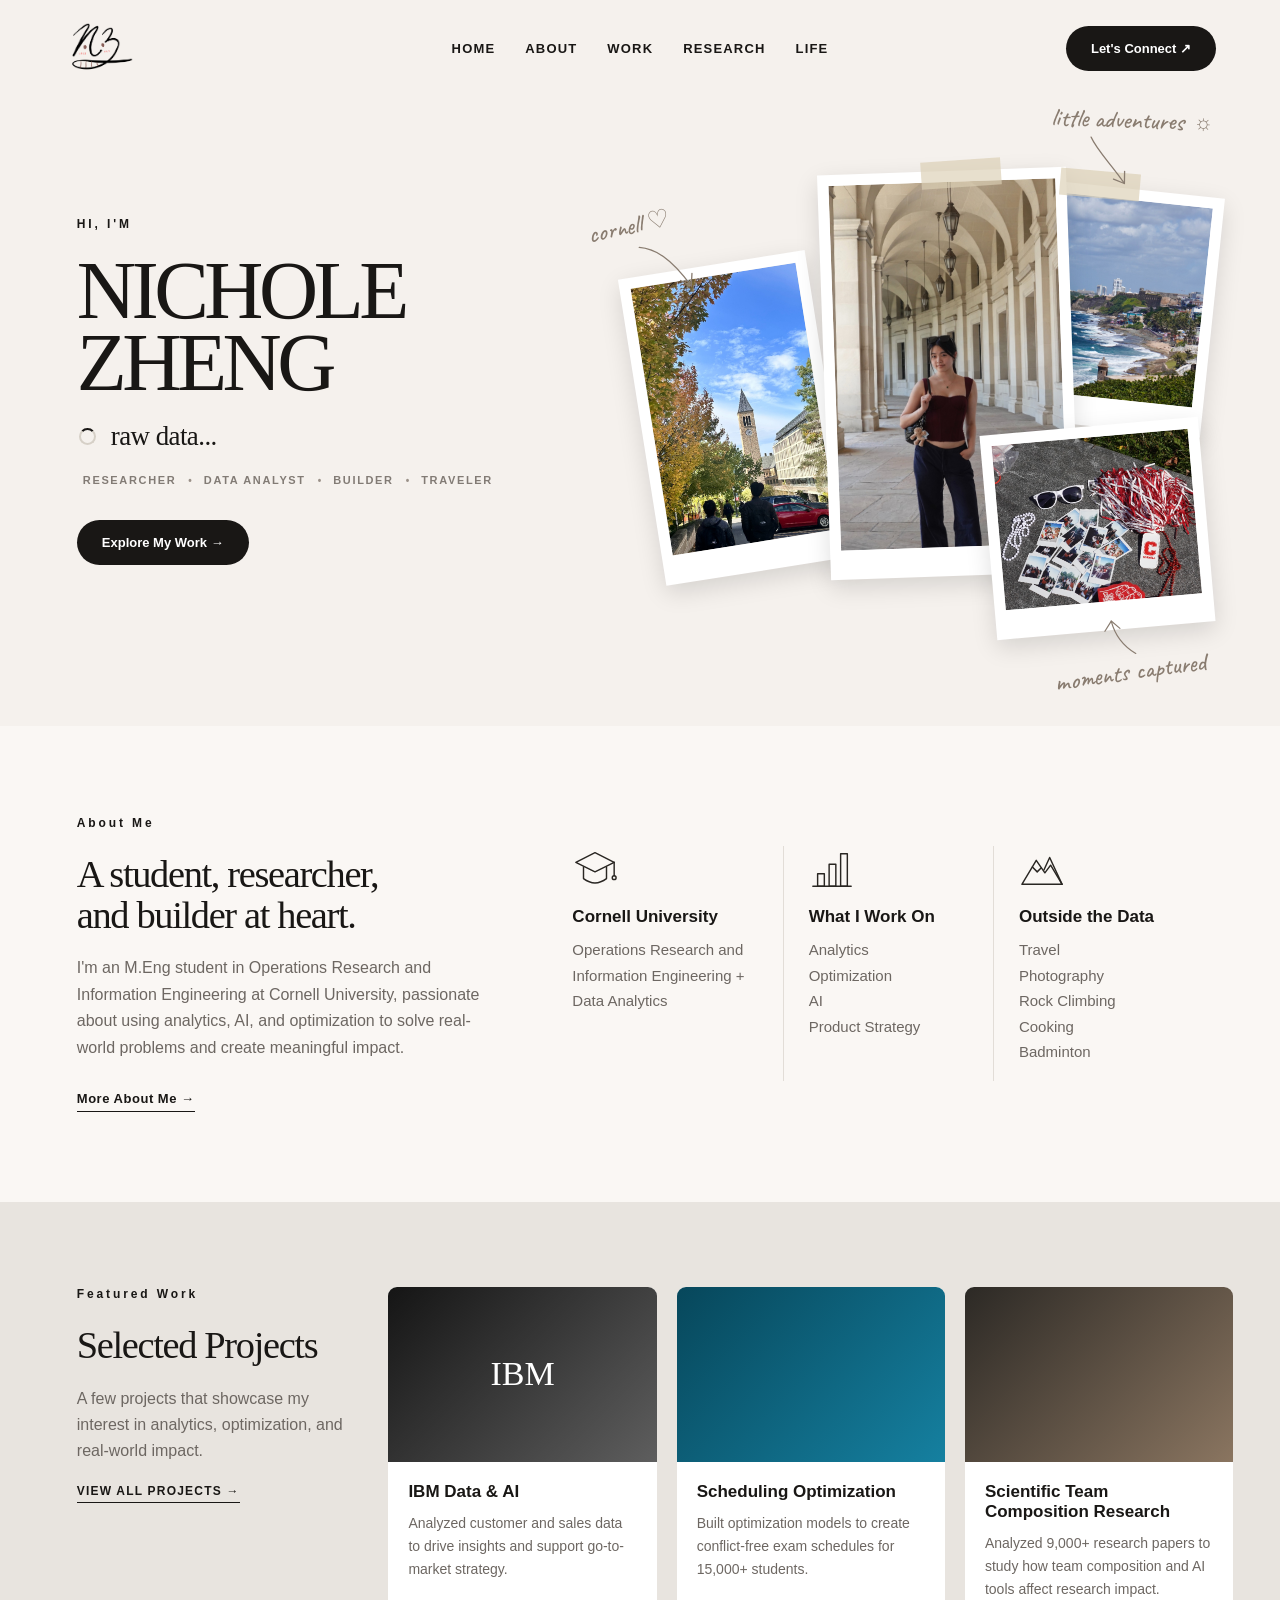
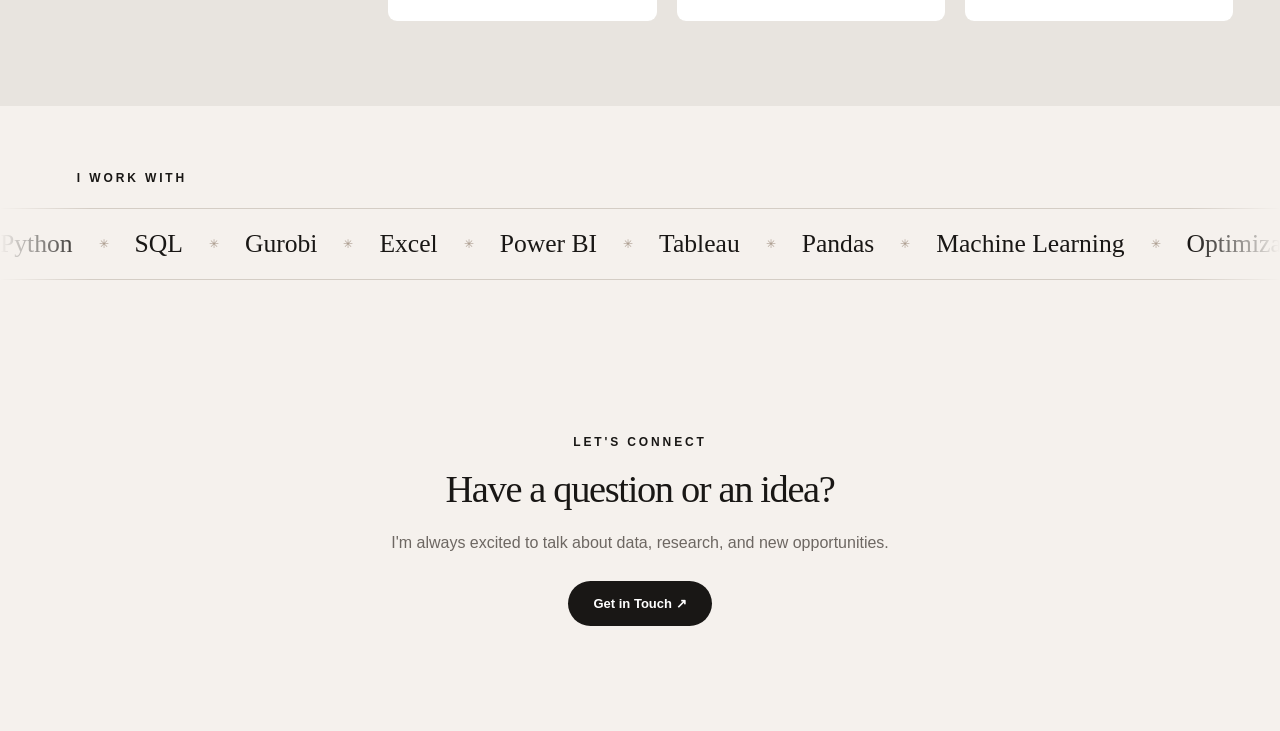
==== commit c974a7a5: "Implement consistent NZ logo in navigation Added consistent navigation logo styling across all pages" ====
--- a/index.html
+++ b/index.html
@@ -997,6 +997,62 @@
   .annotation span { opacity: 1; transform: none; }
   .camera-cursor { display: none; }
 }
+
+/* ===== CONSISTENT NZ LOGO ON ALL PAGES ===== */
+
+.nav {
+  min-height: 92px;
+  padding: 18px 5%;
+  display: grid;
+  grid-template-columns: 1fr auto 1fr;
+  align-items: center;
+  gap: 20px;
+}
+
+.nav .logo {
+  display: flex;
+  align-items: center;
+  justify-content: flex-start;
+  justify-self: start;
+  width: 70px;
+  height: 60px;
+  min-width: 70px;
+  padding: 0;
+  margin: 0;
+}
+
+.nav .logo img {
+  display: block;
+  width: 70px;
+  height: 55px;
+  max-width: 70px;
+  max-height: 55px;
+  object-fit: contain;
+  object-position: left center;
+  mix-blend-mode: multiply;
+}
+
+@media (max-width: 680px) {
+  .nav {
+    grid-template-columns: auto 1fr;
+    padding: 15px 5%;
+    gap: 12px;
+  }
+
+  .nav .logo {
+    width: 60px;
+    height: 50px;
+    min-width: 60px;
+  }
+
+  .nav .logo img {
+    width: 60px;
+    height: 48px;
+    max-width: 60px;
+    max-height: 48px;
+  }
+}
+  
 </style>
 </head>
 
